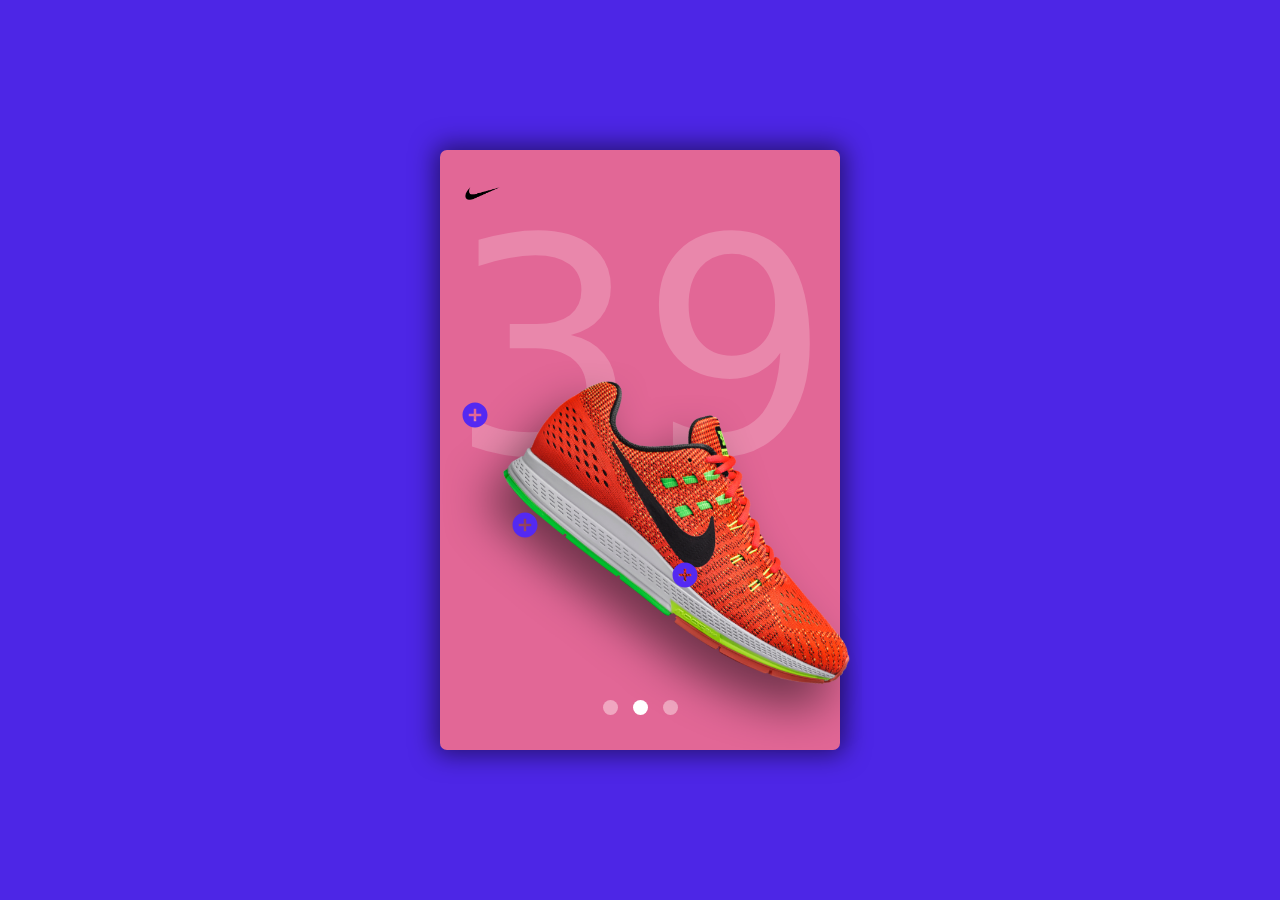
==== Task 21/assets/index.html @ 5a01cc9e "Закончил левый блок" ====
<!DOCTYPE html>
<html lang="en">
  <head>
    <meta charset="UTF-8" />
    <meta name="viewport" content="width=device-width, initial-scale=1.0" />
    <meta http-equiv="X-UA-Compatible" content="ie=edge" />
    <title>Loop 3 - Step 1</title>
    <link
      href="https://fonts.googleapis.com/css?family=Roboto:100,300,400,500,700"
      rel="stylesheet"
    />
    <link rel="stylesheet" href="./styles.css" />
  </head>
  <body>
    <div class="container">
      <div class="left__box">
        <div class="logo">
          <img class="logo__image" src="img/logo.png" alt="#" />
        </div>
        <div class="main__content">
          <div class="number">39</div>
          <div class="shoes">
            <img class="shoes__logo" src="img/preview.png" alt="#" />
          </div>
          <div class="pluses">
            <img
              class="plus__image__one"
              src="img/add_circle_24dp_5F6368.svg"
              alt="#"
            />
            <img
              class="plus__image__two"
              src="img/add_circle_24dp_5F6368.svg"
              alt="#"
            />
            <img
              class="plus__image__three"
              src="img/add_circle_24dp_5F6368.svg"
              alt="#"
            />
          </div>

          <div class="switcher">
            <button class="default"></button>
            <button class="active"></button>
            <button class="default"></button>
          </div>
        </div>
      </div>
    </div>
  </body>
</html>
---- Task 21/assets/styles.css ----
@import url(./reset.css);
@import url(./leftBox.css);

.container {
  background: #4d26e6;
  height: 100vh;
  display: flex;
  justify-content: center;
  align-items: center;
  font-family: system-ui, -apple-system, BlinkMacSystemFont, "Segoe UI", Roboto,
    Oxygen, Ubuntu, Cantarell, "Open Sans", "Helvetica Neue", sans-serif;
}
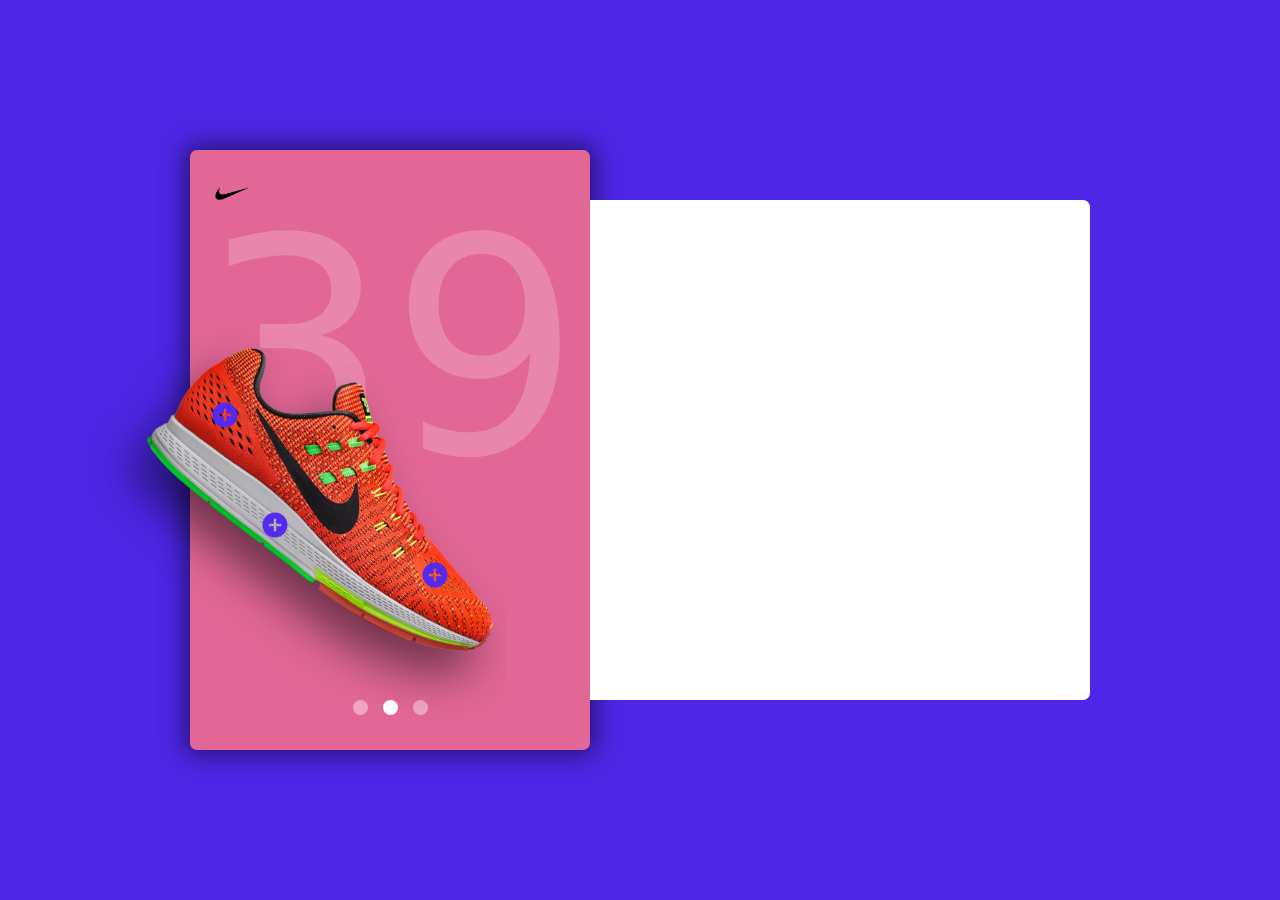
==== commit cf1fd053: "Начал правый блок" ====
--- a/Task 21/assets/index.html
+++ b/Task 21/assets/index.html
@@ -47,6 +47,8 @@
           </div>
         </div>
       </div>
+
+      <div class="right__box"></div>
     </div>
   </body>
 </html>
--- a/Task 21/assets/styles.css
+++ b/Task 21/assets/styles.css
@@ -1,5 +1,6 @@
 @import url(./reset.css);
 @import url(./leftBox.css);
+@import url(./right__box.css);
 
 .container {
   background: #4d26e6;
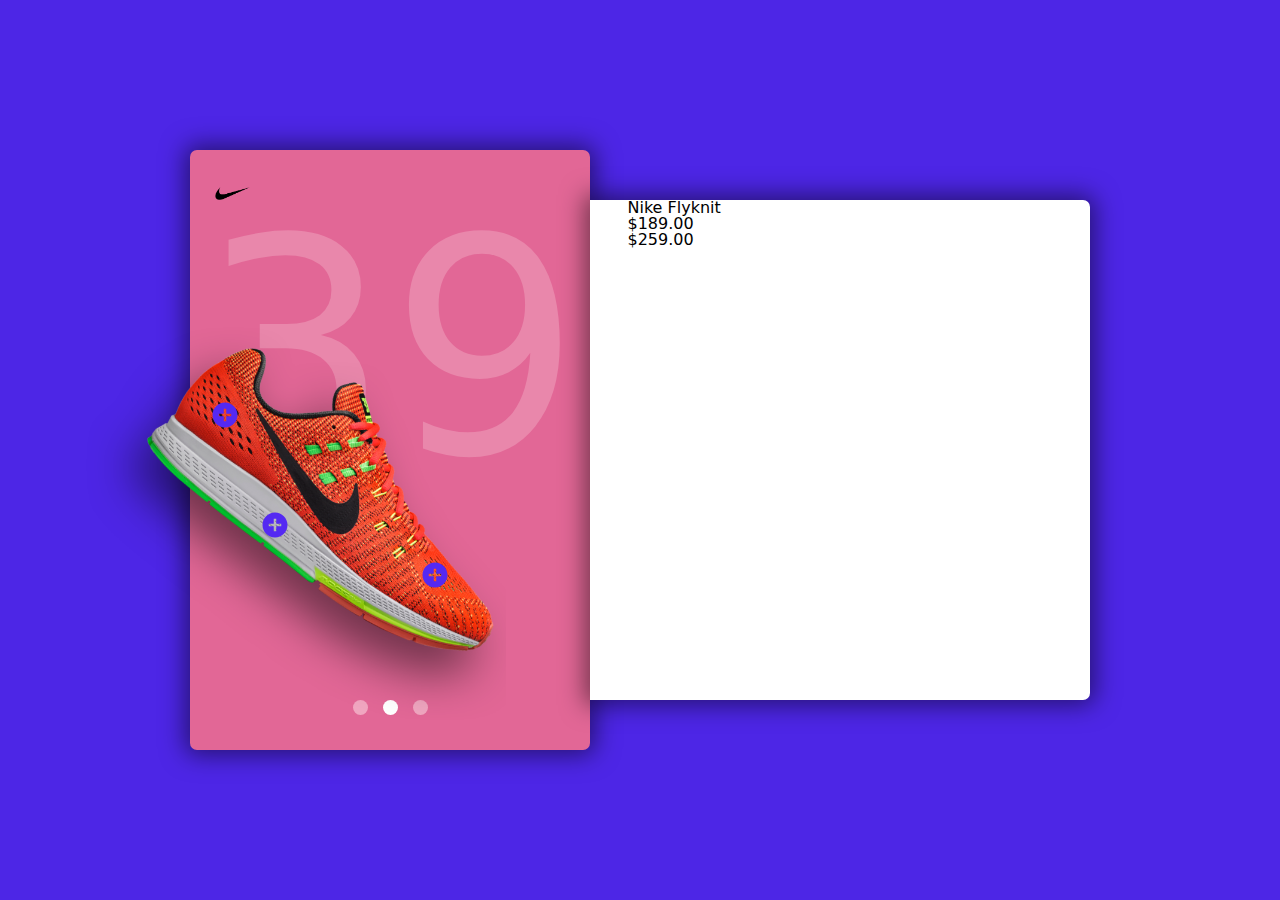
==== commit eff52aae: "Начал добавлять контент на второй блок" ====
--- a/Task 21/assets/index.html
+++ b/Task 21/assets/index.html
@@ -48,7 +48,17 @@
         </div>
       </div>
 
-      <div class="right__box"></div>
+      <div class="right__box">
+        <div class="main__content__two">
+          <div class="header">
+            <h1 class="header__header">Nike Flyknit</h1>
+            <div class="price">
+              <p class="first__price">&dollar;189.00</p>
+              <p class="second__price">&dollar;259.00</p>
+            </div>
+          </div>
+        </div>
+      </div>
     </div>
   </body>
 </html>
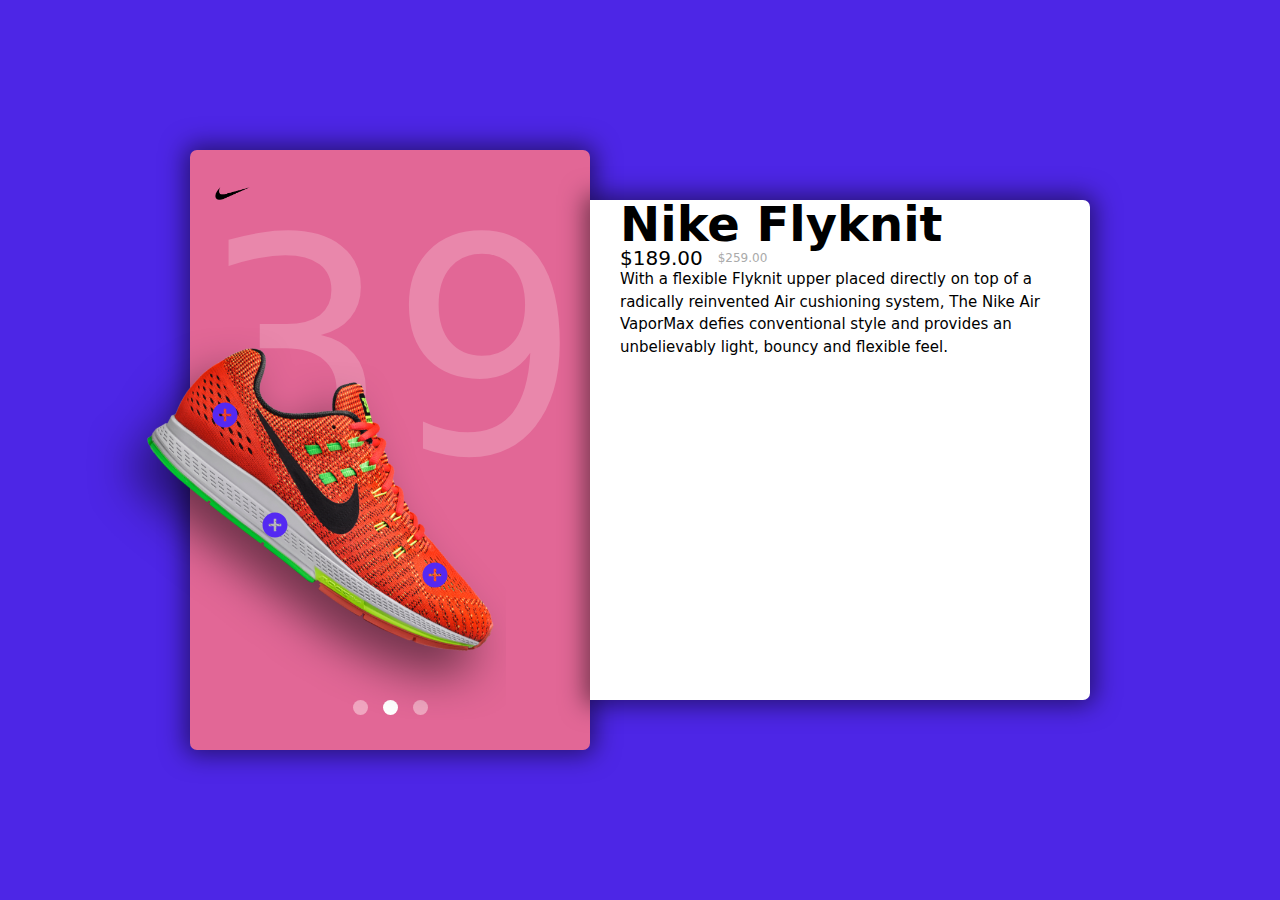
==== commit d448e71a: "Добавил текстовый контент" ====
--- a/Task 21/assets/index.html
+++ b/Task 21/assets/index.html
@@ -57,6 +57,14 @@
               <p class="second__price">&dollar;259.00</p>
             </div>
           </div>
+          <div class="text__content">
+            <p class="text__content__text">
+              With a flexible Flyknit upper placed directly on top of a
+              radically reinvented Air cushioning system, The Nike Air VaporMax
+              defies conventional style and provides an unbelievably light,
+              bouncy and flexible feel.
+            </p>
+          </div>
         </div>
       </div>
     </div>
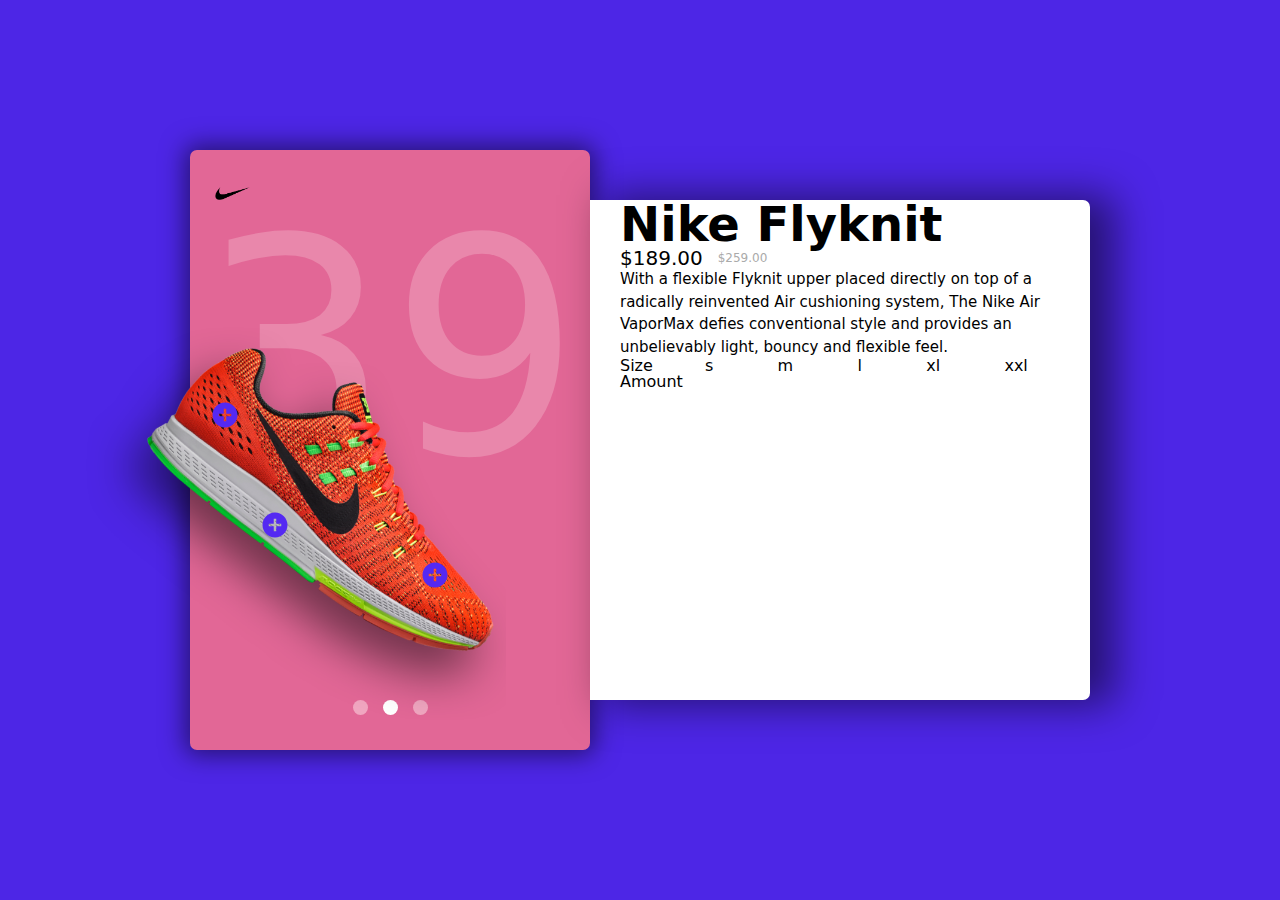
==== commit 362ff18f: "Наполнил контентом правый блок" ====
--- a/Task 21/assets/index.html
+++ b/Task 21/assets/index.html
@@ -65,6 +65,22 @@
               bouncy and flexible feel.
             </p>
           </div>
+          <div class="size__list">
+            <p class="size__list__text">Size</p>
+            <ul class="size__list__list">
+              <li class="size__item">s</li>
+              <li class="size__item">m</li>
+              <li class="size__item">l</li>
+              <li class="size__item">xl</li>
+              <li class="size__item">xxl</li>
+            </ul>
+          </div>
+          <div class="amount">
+            <div class="amount__text">
+              <p>Amount</p>
+            </div>
+            <div class="count"></div>
+          </div>
         </div>
       </div>
     </div>
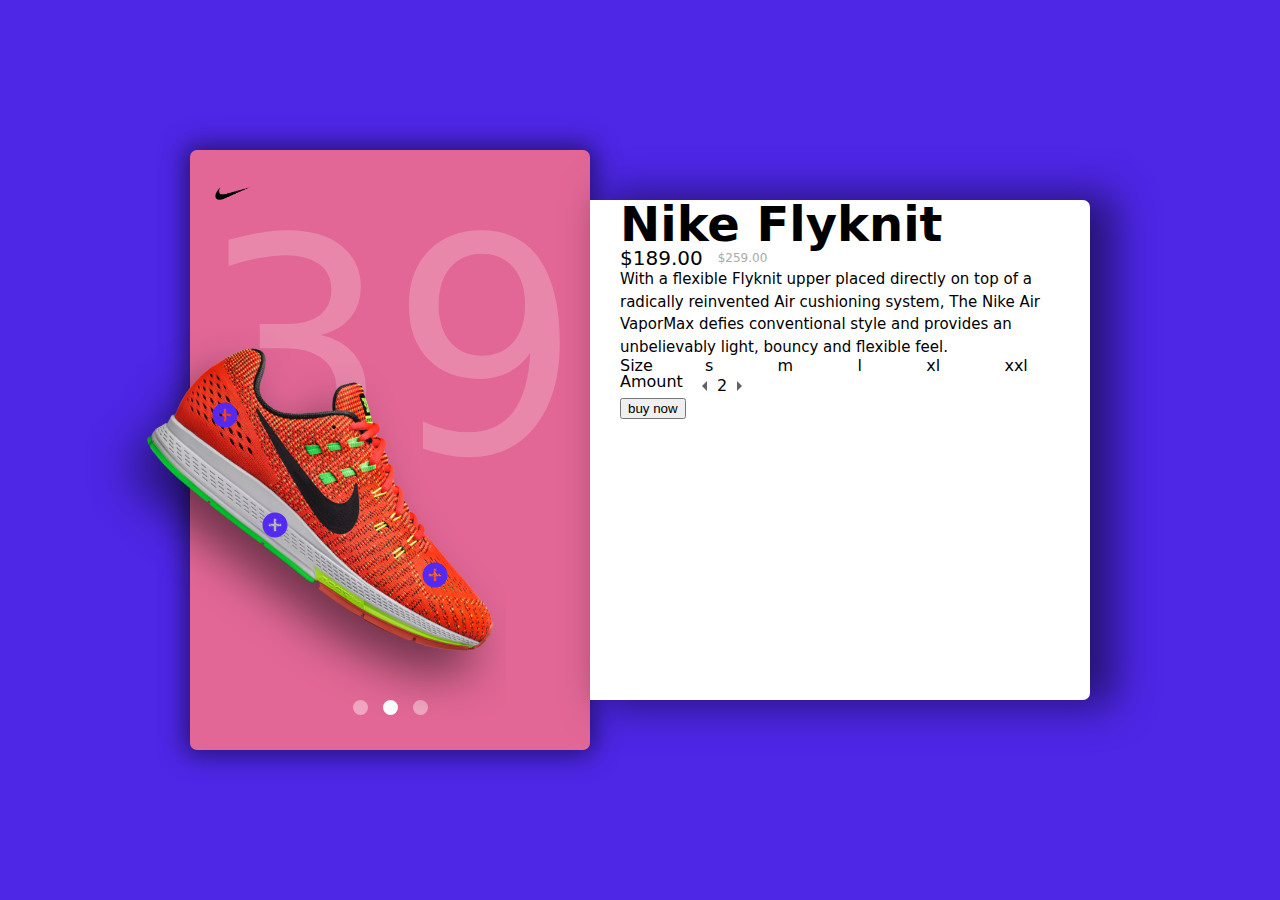
==== commit 1a3015dd: "Добавил контент, осталось настроить разметку и цвета установить" ====
--- a/Task 21/assets/index.html
+++ b/Task 21/assets/index.html
@@ -79,7 +79,14 @@
             <div class="amount__text">
               <p>Amount</p>
             </div>
-            <div class="count"></div>
+            <div class="count">
+              <img src="img/arrow_left_24dp_5F6368.svg" alt="#" />
+              <p>2</p>
+              <img src="img/arrow_right_24dp_5F6368.svg" alt="#" />
+            </div>
+          </div>
+          <div class="action__buttom">
+            <button>buy now</button>
           </div>
         </div>
       </div>
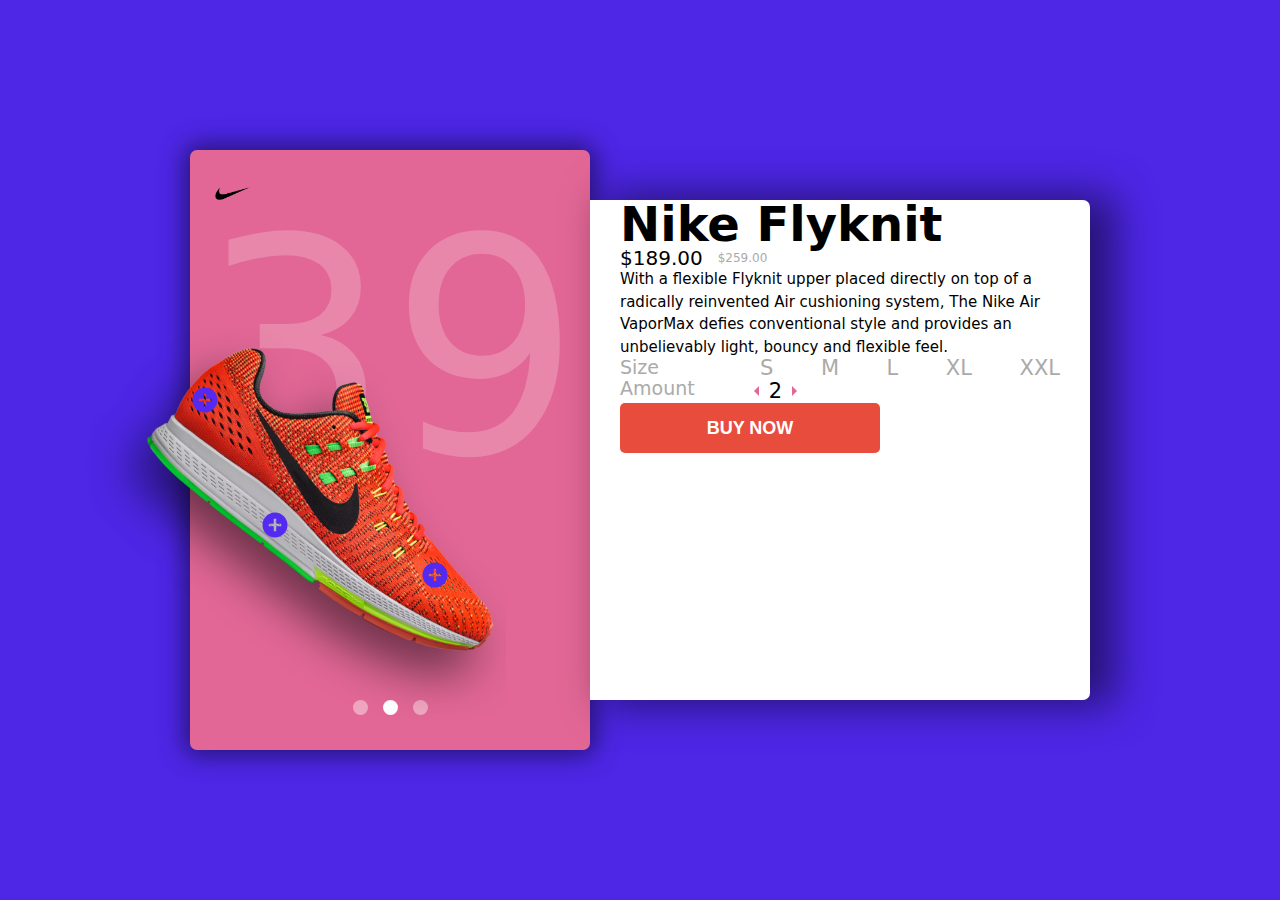
==== commit 65b9ddd5: "Осталось установить верную разметку" ====
--- a/Task 21/assets/index.html
+++ b/Task 21/assets/index.html
@@ -86,7 +86,7 @@
             </div>
           </div>
           <div class="action__buttom">
-            <button>buy now</button>
+            <button class="action__buttom__button">buy now</button>
           </div>
         </div>
       </div>
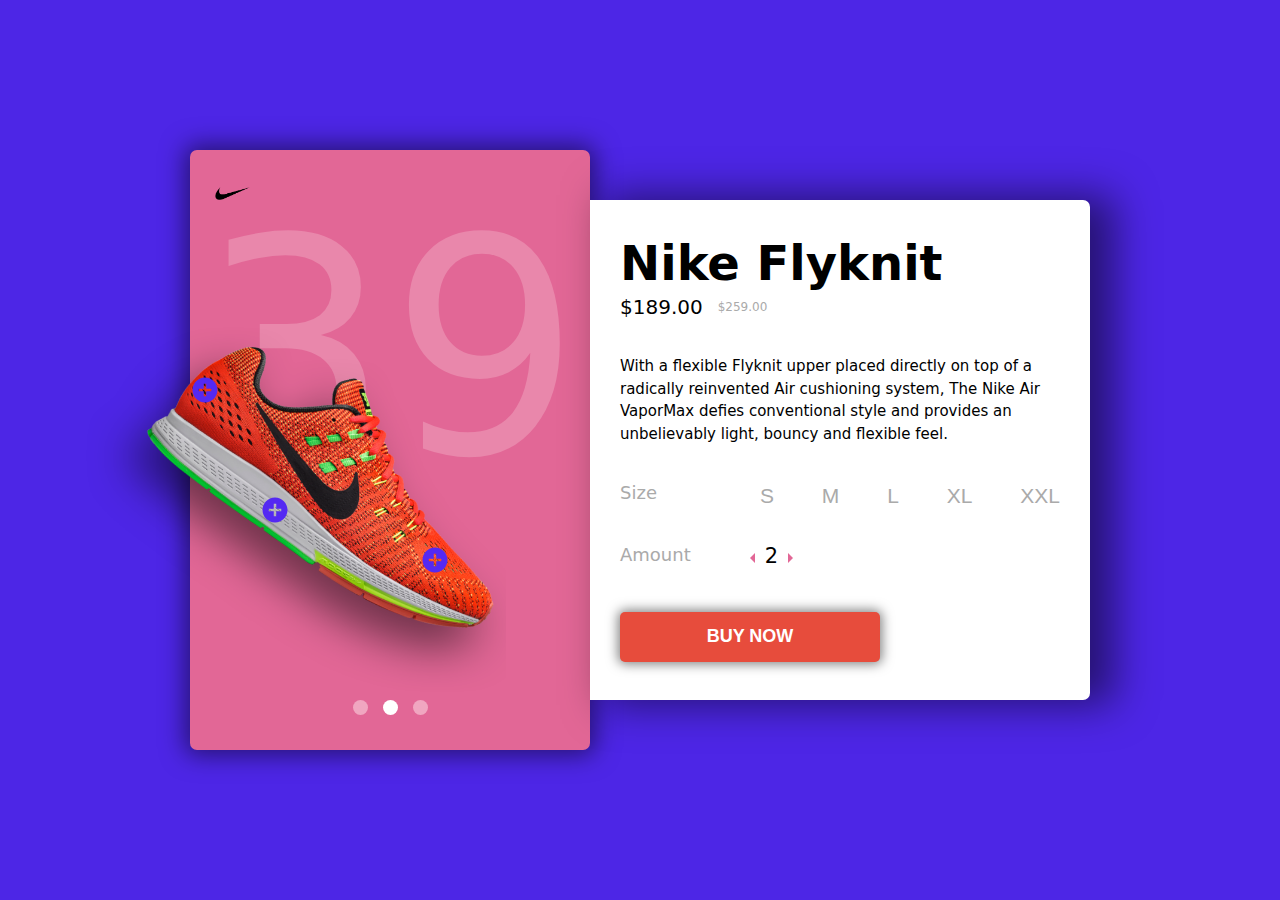
==== commit c1348332: "закончил таск 21" ====
--- a/Task 21/assets/index.html
+++ b/Task 21/assets/index.html
@@ -68,11 +68,21 @@
           <div class="size__list">
             <p class="size__list__text">Size</p>
             <ul class="size__list__list">
-              <li class="size__item">s</li>
-              <li class="size__item">m</li>
-              <li class="size__item">l</li>
-              <li class="size__item">xl</li>
-              <li class="size__item">xxl</li>
+              <li class="size__item">
+                <button class="size__item__button">s</button>
+              </li>
+              <li class="size__item">
+                <button class="size__item__button">m</button>
+              </li>
+              <li class="size__item">
+                <button class="size__item__button">l</button>
+              </li>
+              <li class="size__item">
+                <button class="size__item__button">xl</button>
+              </li>
+              <li class="size__item">
+                <button class="size__item__button">xxl</button>
+              </li>
             </ul>
           </div>
           <div class="amount">
@@ -80,13 +90,17 @@
               <p>Amount</p>
             </div>
             <div class="count">
-              <img src="img/arrow_left_24dp_5F6368.svg" alt="#" />
+              <button class="count__button">
+                <img src="img/arrow_left_24dp_5F6368.svg" alt="#" />
+              </button>
               <p>2</p>
-              <img src="img/arrow_right_24dp_5F6368.svg" alt="#" />
+              <button class="count__button">
+                <img src="img/arrow_right_24dp_5F6368.svg" alt="#" />
+              </button>
             </div>
           </div>
           <div class="action__buttom">
-            <button class="action__buttom__button">buy now</button>
+            <button class="action__button__button">buy now</button>
           </div>
         </div>
       </div>
